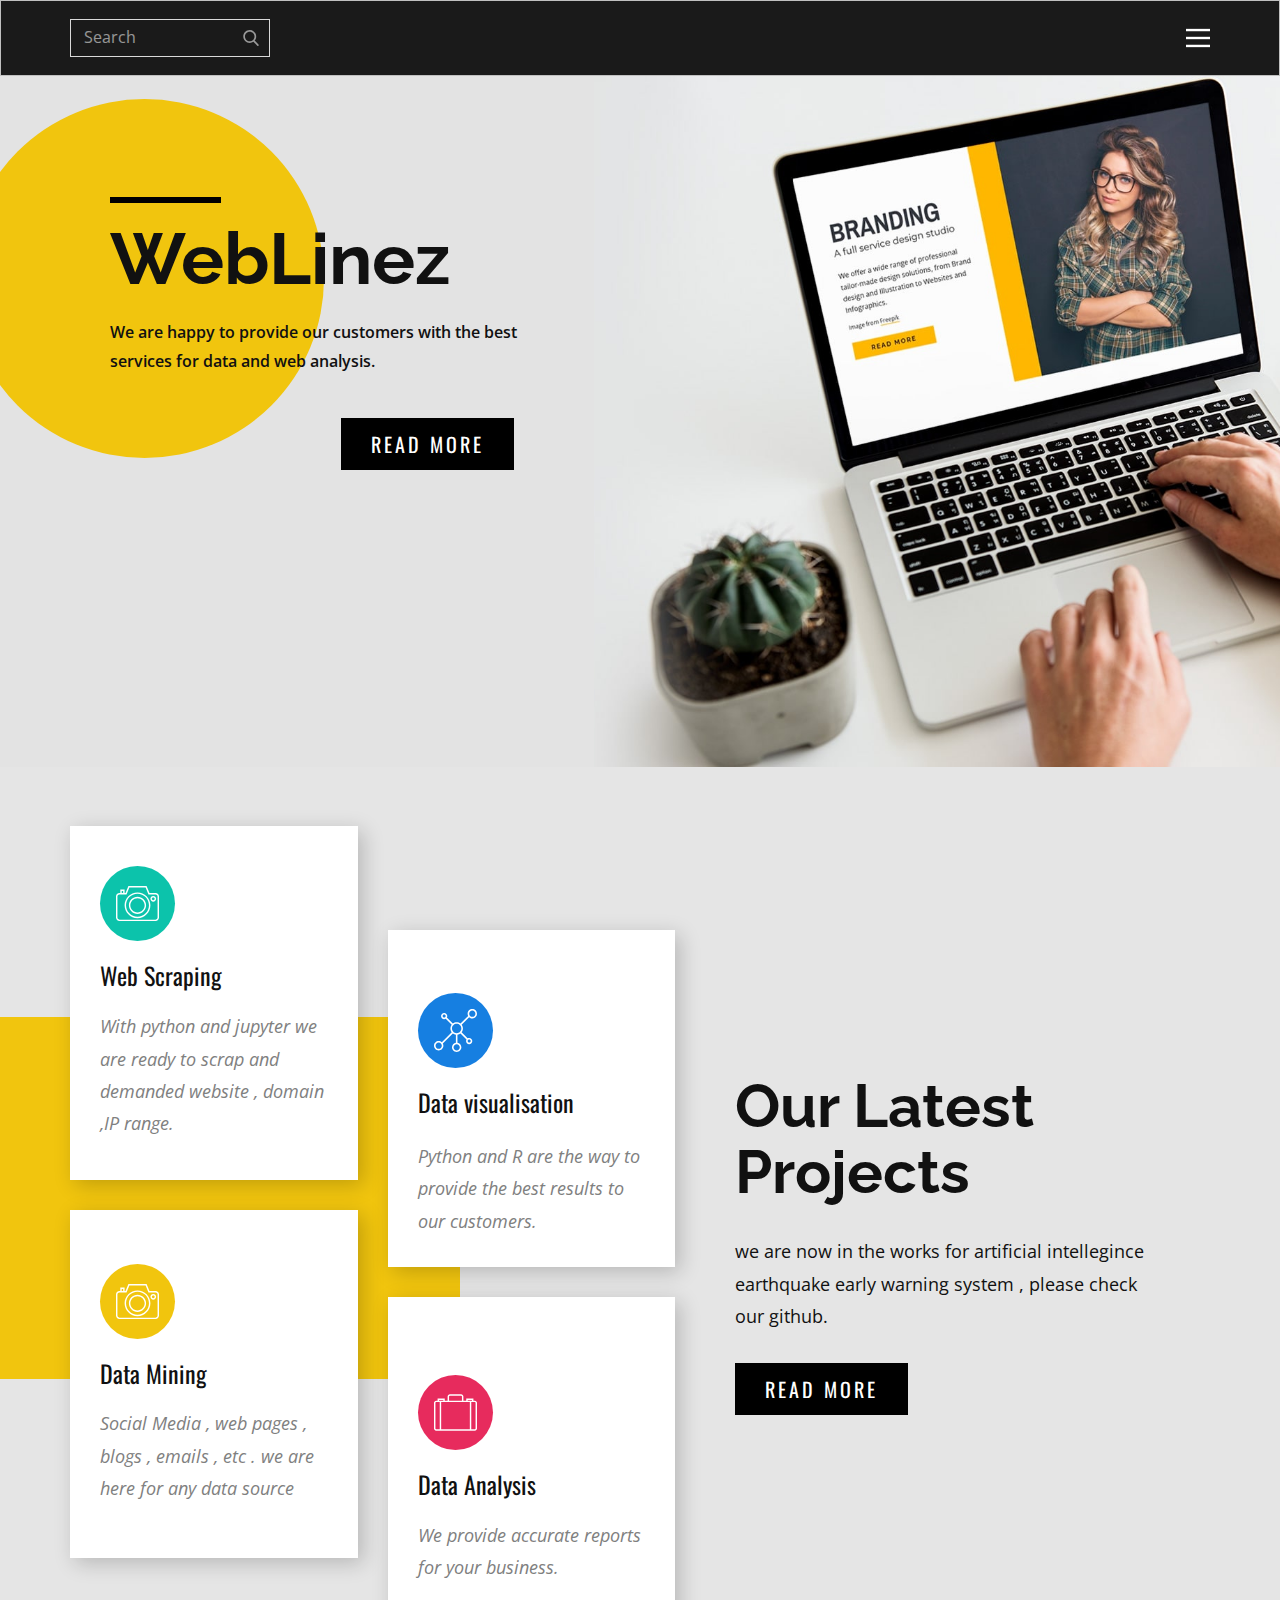
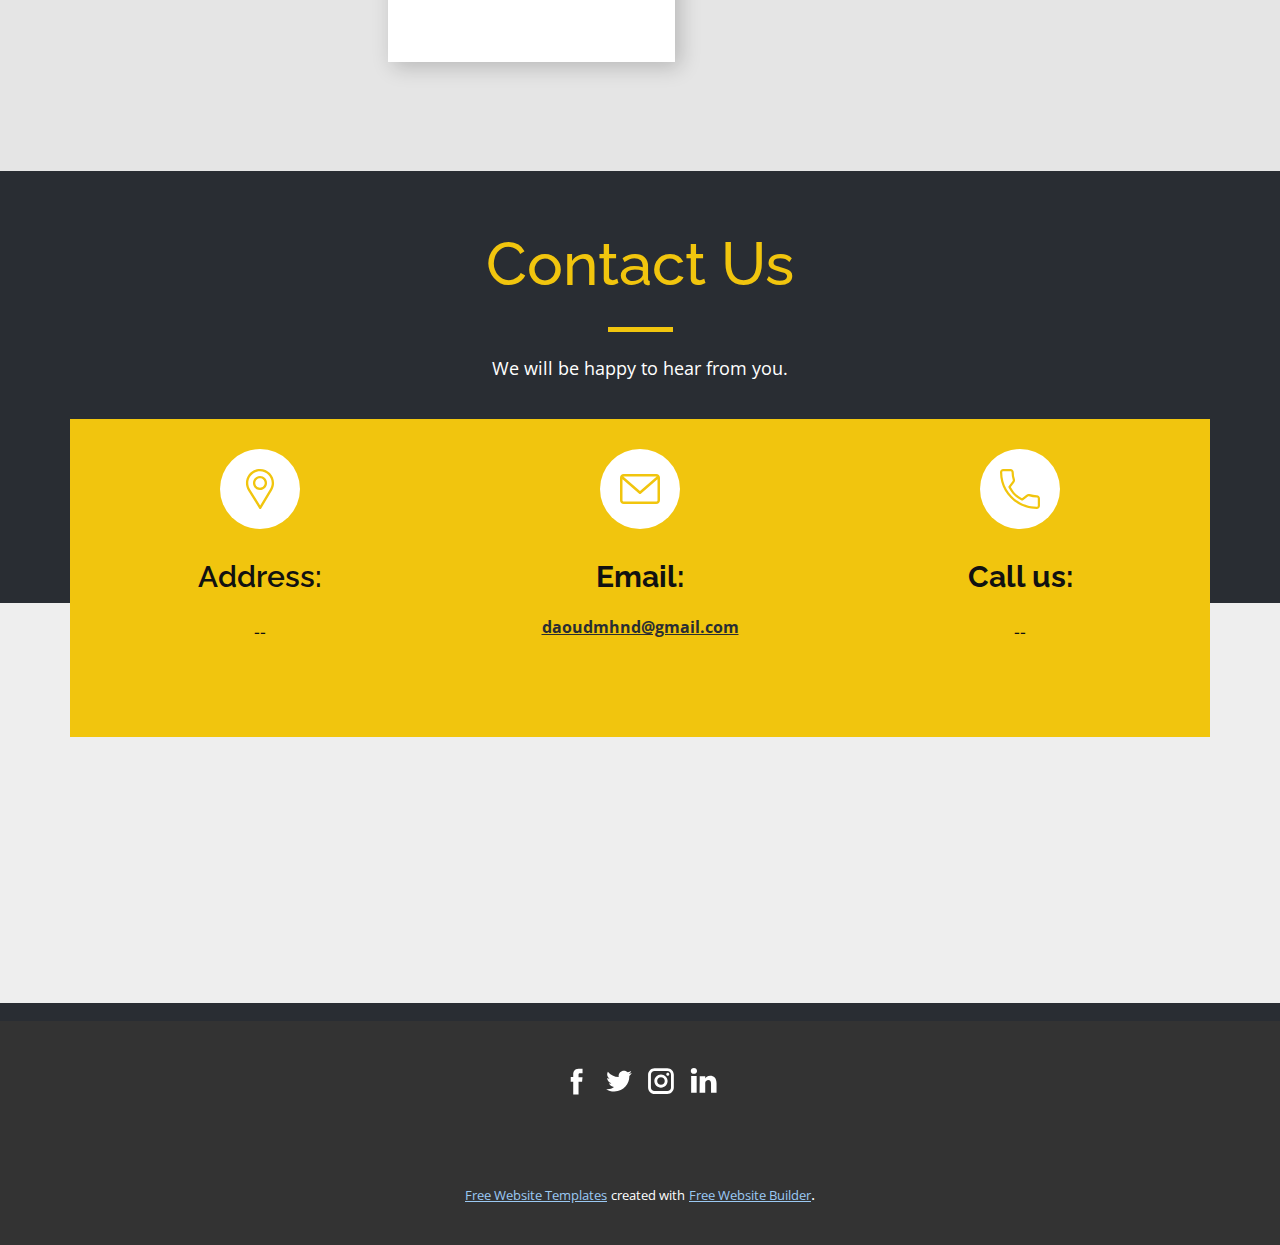
==== Home.html @ a1648f9d "fix" ====
<!DOCTYPE html>
<html style="font-size: 16px;">
  <head>
    <meta name="viewport" content="width=device-width, initial-scale=1.0">
    <meta charset="utf-8">
    <meta name="keywords" content="Design Studio, Need Amazing Design?, Web Development &amp; Design, our perfect team, Branding, About&nbsp;Studio, Contact Us">
    <meta name="description" content="">
    <meta name="page_type" content="np-template-header-footer-from-plugin">
    <title>Home</title>
    <link rel="stylesheet" href="nicepage.css" media="screen">
<link rel="stylesheet" href="Home.css" media="screen">
    <script class="u-script" type="text/javascript" src="jquery.js" defer=""></script>
    <script class="u-script" type="text/javascript" src="nicepage.js" defer=""></script>
    <meta name="generator" content="Nicepage 3.1.0, nicepage.com">
    <link id="u-theme-google-font" rel="stylesheet" href="https://fonts.googleapis.com/css?family=Roboto:100,100i,300,300i,400,400i,500,500i,700,700i,900,900i|Open+Sans:300,300i,400,400i,600,600i,700,700i,800,800i">
    <link id="u-page-google-font" rel="stylesheet" href="https://fonts.googleapis.com/css?family=Raleway:100,100i,200,200i,300,300i,400,400i,500,500i,600,600i,700,700i,800,800i,900,900i|Oswald:200,300,400,500,600,700">
    
    
    
    
    <script type="application/ld+json">{
		"@context": "http://schema.org",
		"@type": "Organization",
		"name": "weblinez",
		"url": "index.html",
		"sameAs": []
}</script>
    <meta property="og:title" content="Home">
    <meta property="og:type" content="website">
    <meta name="theme-color" content="#167fe1">
    <link rel="canonical" href="index.html">
    <meta property="og:url" content="index.html">
  </head>
  <body class="u-body"><header class="u-align-center-xs u-border-1 u-border-grey-25 u-clearfix u-grey-90 u-header u-header" id="sec-246e"><div class="u-clearfix u-sheet u-valign-middle u-sheet-1">
        <form action="#" class="u-border-1 u-border-grey-15 u-expanded-width-xs u-search u-search-right u-search-1">
          <button class="u-search-button" type="submit">
            <span class="u-search-icon u-spacing-10 u-text-grey-40">
              <svg class="u-svg-link" preserveAspectRatio="xMidYMin slice" viewBox="0 0 56.966 56.966" style=""><use xmlns:xlink="http://www.w3.org/1999/xlink" xlink:href="#svg-b04b"></use></svg>
              <svg xmlns="http://www.w3.org/2000/svg" xmlns:xlink="http://www.w3.org/1999/xlink" version="1.1" id="svg-b04b" x="0px" y="0px" viewBox="0 0 56.966 56.966" style="enable-background:new 0 0 56.966 56.966;" xml:space="preserve" class="u-svg-content"><path d="M55.146,51.887L41.588,37.786c3.486-4.144,5.396-9.358,5.396-14.786c0-12.682-10.318-23-23-23s-23,10.318-23,23  s10.318,23,23,23c4.761,0,9.298-1.436,13.177-4.162l13.661,14.208c0.571,0.593,1.339,0.92,2.162,0.92  c0.779,0,1.518-0.297,2.079-0.837C56.255,54.982,56.293,53.08,55.146,51.887z M23.984,6c9.374,0,17,7.626,17,17s-7.626,17-17,17  s-17-7.626-17-17S14.61,6,23.984,6z"></path><g></g><g></g><g></g><g></g><g></g><g></g><g></g><g></g><g></g><g></g><g></g><g></g><g></g><g></g><g></g></svg>
            </span>
          </button>
          <input class="u-search-input" type="search" name="search" value="" placeholder="Search">
        </form>
        <nav class="u-align-left u-menu u-menu-dropdown u-nav-spacing-25 u-offcanvas u-menu-1" data-responsive-from="XL">
          <div class="menu-collapse">
            <a class="u-button-style u-nav-link" href="#" style="padding: 4px 0px; font-size: calc(1em + 8px);">
              <svg class="u-svg-link" preserveAspectRatio="xMidYMin slice" viewBox="0 0 302 302" style=""><use xmlns:xlink="http://www.w3.org/1999/xlink" xlink:href="#svg-7b92"></use></svg>
              <svg xmlns="http://www.w3.org/2000/svg" xmlns:xlink="http://www.w3.org/1999/xlink" version="1.1" id="svg-7b92" x="0px" y="0px" viewBox="0 0 302 302" style="enable-background:new 0 0 302 302;" xml:space="preserve" class="u-svg-content"><g><rect y="36" width="302" height="30"></rect><rect y="236" width="302" height="30"></rect><rect y="136" width="302" height="30"></rect>
</g><g></g><g></g><g></g><g></g><g></g><g></g><g></g><g></g><g></g><g></g><g></g><g></g><g></g><g></g><g></g></svg>
            </a>
          </div>
          <div class="u-custom-menu u-nav-container">
            <ul class="u-nav u-spacing-2 u-unstyled u-nav-1"><li class="u-nav-item"><a class="u-active-grey-5 u-button-style u-hover-grey-10 u-nav-link u-text-active-grey-90 u-text-grey-90 u-text-hover-grey-90" href="Home.html" style="padding: 10px 20px;">Home</a>
</li><li class="u-nav-item"><a class="u-active-grey-5 u-button-style u-hover-grey-10 u-nav-link u-text-active-grey-90 u-text-grey-90 u-text-hover-grey-90" href="" style="padding: 10px 20px;">Home</a>
</li></ul>
          </div>
          <div class="u-custom-menu u-nav-container-collapse">
            <div class="u-align-center u-black u-container-style u-inner-container-layout u-opacity u-opacity-95 u-sidenav">
              <div class="u-sidenav-overflow">
                <div class="u-menu-close"></div>
                <ul class="u-align-center u-nav u-popupmenu-items u-unstyled u-nav-2"><li class="u-nav-item"><a class="u-button-style u-nav-link" href="Home.html" style="padding: 10px 20px;">Home</a>
</li></ul>
              </div>
            </div>
            <div class="u-black u-menu-overlay u-opacity u-opacity-70"></div>
          </div>
        </nav>
      </div></header>
    <section class="u-clearfix u-image u-section-1" id="carousel_5443">
      <div class="u-palette-3-base u-shape u-shape-circle u-shape-1"></div>
      <div class="u-clearfix u-layout-wrap u-layout-wrap-1">
        <div class="u-layout">
          <div class="u-layout-row">
            <div class="u-align-left u-container-style u-layout-cell u-left-cell u-size-26 u-layout-cell-1">
              <div class="u-container-layout u-container-layout-1">
                <div class="u-border-6 u-border-black u-line u-line-horizontal u-line-1"></div>
                <h1 class="u-custom-font u-font-raleway u-text u-title u-text-1">WebLinez</h1>
                <p class="u-text u-text-2">We are happy to provide our customers with the best services for data and web analysis.</p>
                <a href="https://nicepage.com" class="u-black u-btn u-button-style u-custom-font u-font-oswald u-hover-palette-3-base u-btn-1">read more</a>
              </div>
            </div>
            <div class="u-container-style u-image u-layout-cell u-right-cell u-size-34 u-image-1">
              <div class="u-container-layout u-container-layout-2"></div>
            </div>
          </div>
        </div>
      </div>
    </section>
    <section class="u-align-left u-clearfix u-grey-10 u-section-2" id="carousel_8fb6">
      <div class="u-palette-3-base u-shape u-shape-rectangle u-shape-1"></div>
      <div class="u-align-left u-container-style u-group u-group-1">
        <div class="u-container-layout u-valign-middle u-container-layout-1">
          <h2 class="u-text u-text-1">Our Latest Projects</h2>
          <p class="u-text u-text-2">we are now in the works for artificial intellegince earthquake early warning system , please check our github.</p>
          <a href="https://github.com/mhnd-lab/EEWS" class="u-black u-btn u-button-style u-custom-font u-font-oswald u-hover-palette-3-base u-btn-1">read more</a>
        </div>
      </div>
      <div class="u-clearfix u-gutter-30 u-layout-wrap u-layout-wrap-1">
        <div class="u-gutter-0 u-layout">
          <div class="u-layout-row">
            <div class="u-size-30">
              <div class="u-layout-col">
                <div class="u-align-left u-container-style u-layout-cell u-right-cell u-size-20 u-size-30-md u-white u-layout-cell-1">
                  <div class="u-container-layout u-valign-middle u-container-layout-2"><span class="u-icon u-icon-circle u-palette-4-base u-spacing-16 u-icon-1"><svg class="u-svg-link" preserveAspectRatio="xMidYMin slice" viewBox="0 0 60 60" style=""><use xmlns:xlink="http://www.w3.org/1999/xlink" xlink:href="#svg-2410"></use></svg><svg xmlns="http://www.w3.org/2000/svg" xmlns:xlink="http://www.w3.org/1999/xlink" version="1.1" xml:space="preserve" class="u-svg-content" viewBox="0 0 60 60" x="0px" y="0px" id="svg-2410" style="enable-background:new 0 0 60 60;"><g><path d="M55.201,15.5h-8.524l-4-10H17.323l-4,10H12v-5H6v5H4.799C2.152,15.5,0,17.652,0,20.299v29.368
		C0,52.332,2.168,54.5,4.833,54.5h50.334c2.665,0,4.833-2.168,4.833-4.833V20.299C60,17.652,57.848,15.5,55.201,15.5z M8,12.5h2v3H8
		V12.5z M58,49.667c0,1.563-1.271,2.833-2.833,2.833H4.833C3.271,52.5,2,51.229,2,49.667V20.299C2,18.756,3.256,17.5,4.799,17.5H6h6
		h2.677l4-10h22.646l4,10h9.878c1.543,0,2.799,1.256,2.799,2.799V49.667z"></path><path d="M30,14.5c-9.925,0-18,8.075-18,18s8.075,18,18,18s18-8.075,18-18S39.925,14.5,30,14.5z M30,48.5c-8.822,0-16-7.178-16-16
		s7.178-16,16-16s16,7.178,16,16S38.822,48.5,30,48.5z"></path><path d="M30,20.5c-6.617,0-12,5.383-12,12s5.383,12,12,12s12-5.383,12-12S36.617,20.5,30,20.5z M30,42.5c-5.514,0-10-4.486-10-10
		s4.486-10,10-10s10,4.486,10,10S35.514,42.5,30,42.5z"></path><path d="M52,19.5c-2.206,0-4,1.794-4,4s1.794,4,4,4s4-1.794,4-4S54.206,19.5,52,19.5z M52,25.5c-1.103,0-2-0.897-2-2s0.897-2,2-2
		s2,0.897,2,2S53.103,25.5,52,25.5z"></path>
</g></svg></span>
                    <h4 class="u-custom-font u-font-oswald u-text u-text-default u-text-3">Web Scraping</h4>
                    <p class="u-text u-text-default u-text-grey-50 u-text-4">With python and jupyter we are ready to scrap and demanded website , domain ,IP range.</p>
                  </div>
                </div>
                <div class="u-align-left u-container-style u-layout-cell u-right-cell u-size-20 u-size-30-md u-white u-layout-cell-2">
                  <div class="u-container-layout u-valign-middle u-container-layout-3"><span class="u-icon u-icon-circle u-palette-3-base u-spacing-16 u-text-body-alt-color u-icon-2"><svg class="u-svg-link" preserveAspectRatio="xMidYMin slice" viewBox="0 0 60 60" style=""><use xmlns:xlink="http://www.w3.org/1999/xlink" xlink:href="#svg-2968"></use></svg><svg xmlns="http://www.w3.org/2000/svg" xmlns:xlink="http://www.w3.org/1999/xlink" version="1.1" xml:space="preserve" class="u-svg-content" viewBox="0 0 60 60" x="0px" y="0px" id="svg-2968" style="enable-background:new 0 0 60 60;"><g><path d="M55.201,15.5h-8.524l-4-10H17.323l-4,10H12v-5H6v5H4.799C2.152,15.5,0,17.652,0,20.299v29.368
		C0,52.332,2.168,54.5,4.833,54.5h50.334c2.665,0,4.833-2.168,4.833-4.833V20.299C60,17.652,57.848,15.5,55.201,15.5z M8,12.5h2v3H8
		V12.5z M58,49.667c0,1.563-1.271,2.833-2.833,2.833H4.833C3.271,52.5,2,51.229,2,49.667V20.299C2,18.756,3.256,17.5,4.799,17.5H6h6
		h2.677l4-10h22.646l4,10h9.878c1.543,0,2.799,1.256,2.799,2.799V49.667z"></path><path d="M30,14.5c-9.925,0-18,8.075-18,18s8.075,18,18,18s18-8.075,18-18S39.925,14.5,30,14.5z M30,48.5c-8.822,0-16-7.178-16-16
		s7.178-16,16-16s16,7.178,16,16S38.822,48.5,30,48.5z"></path><path d="M30,20.5c-6.617,0-12,5.383-12,12s5.383,12,12,12s12-5.383,12-12S36.617,20.5,30,20.5z M30,42.5c-5.514,0-10-4.486-10-10
		s4.486-10,10-10s10,4.486,10,10S35.514,42.5,30,42.5z"></path><path d="M52,19.5c-2.206,0-4,1.794-4,4s1.794,4,4,4s4-1.794,4-4S54.206,19.5,52,19.5z M52,25.5c-1.103,0-2-0.897-2-2s0.897-2,2-2
		s2,0.897,2,2S53.103,25.5,52,25.5z"></path>
</g></svg></span>
                    <h4 class="u-custom-font u-font-oswald u-text u-text-default u-text-5">Data Mining</h4>
                    <p class="u-text u-text-default u-text-grey-50 u-text-6">Social Media , web pages , blogs , emails , etc . we are here for any data source</p>
                  </div>
                </div>
                <div class="u-container-style u-hidden-sm u-hidden-xs u-layout-cell u-right-cell u-size-20 u-size-60-md u-layout-cell-3">
                  <div class="u-container-layout u-container-layout-4"></div>
                </div>
              </div>
            </div>
            <div class="u-size-30">
              <div class="u-layout-col">
                <div class="u-container-style u-hidden-sm u-hidden-xs u-layout-cell u-left-cell u-size-20 u-size-30-md u-layout-cell-4">
                  <div class="u-container-layout u-container-layout-5"></div>
                </div>
                <div class="u-align-left u-container-style u-layout-cell u-left-cell u-size-20 u-size-30-md u-white u-layout-cell-5">
                  <div class="u-container-layout u-valign-bottom u-container-layout-6"><span class="u-icon u-icon-circle u-palette-1-base u-spacing-16 u-icon-3"><svg class="u-svg-link" preserveAspectRatio="xMidYMin slice" viewBox="0 0 55 55" style=""><use xmlns:xlink="http://www.w3.org/1999/xlink" xlink:href="#svg-12a3"></use></svg><svg xmlns="http://www.w3.org/2000/svg" xmlns:xlink="http://www.w3.org/1999/xlink" version="1.1" xml:space="preserve" class="u-svg-content" viewBox="0 0 55 55" x="0px" y="0px" id="svg-12a3" style="enable-background:new 0 0 55 55;"><path d="M49,0c-3.309,0-6,2.691-6,6c0,1.035,0.263,2.009,0.726,2.86l-9.829,9.829C32.542,17.634,30.846,17,29,17
	s-3.542,0.634-4.898,1.688l-7.669-7.669C16.785,10.424,17,9.74,17,9c0-2.206-1.794-4-4-4S9,6.794,9,9s1.794,4,4,4
	c0.74,0,1.424-0.215,2.019-0.567l7.669,7.669C21.634,21.458,21,23.154,21,25s0.634,3.542,1.688,4.897L10.024,42.562
	C8.958,41.595,7.549,41,6,41c-3.309,0-6,2.691-6,6s2.691,6,6,6s6-2.691,6-6c0-1.035-0.263-2.009-0.726-2.86l12.829-12.829
	c1.106,0.86,2.44,1.436,3.898,1.619v10.16c-2.833,0.478-5,2.942-5,5.91c0,3.309,2.691,6,6,6s6-2.691,6-6c0-2.967-2.167-5.431-5-5.91
	v-10.16c1.458-0.183,2.792-0.759,3.898-1.619l7.669,7.669C41.215,39.576,41,40.26,41,41c0,2.206,1.794,4,4,4s4-1.794,4-4
	s-1.794-4-4-4c-0.74,0-1.424,0.215-2.019,0.567l-7.669-7.669C36.366,28.542,37,26.846,37,25s-0.634-3.542-1.688-4.897l9.665-9.665
	C46.042,11.405,47.451,12,49,12c3.309,0,6-2.691,6-6S52.309,0,49,0z M11,9c0-1.103,0.897-2,2-2s2,0.897,2,2s-0.897,2-2,2
	S11,10.103,11,9z M6,51c-2.206,0-4-1.794-4-4s1.794-4,4-4s4,1.794,4,4S8.206,51,6,51z M33,49c0,2.206-1.794,4-4,4s-4-1.794-4-4
	s1.794-4,4-4S33,46.794,33,49z M29,31c-3.309,0-6-2.691-6-6s2.691-6,6-6s6,2.691,6,6S32.309,31,29,31z M47,41c0,1.103-0.897,2-2,2
	s-2-0.897-2-2s0.897-2,2-2S47,39.897,47,41z M49,10c-2.206,0-4-1.794-4-4s1.794-4,4-4s4,1.794,4,4S51.206,10,49,10z"></path></svg></span>
                    <h4 class="u-custom-font u-font-oswald u-text u-text-default u-text-7">Data visualisation</h4>
                    <p class="u-text u-text-default u-text-grey-50 u-text-8">Python and R are the way to provide the best results to our customers.</p>
                  </div>
                </div>
                <div class="u-align-left u-container-style u-layout-cell u-left-cell u-size-20 u-size-60-md u-white u-layout-cell-6">
                  <div class="u-container-layout u-valign-middle u-container-layout-7"><span class="u-icon u-icon-circle u-palette-2-base u-spacing-16 u-icon-4"><svg class="u-svg-link" preserveAspectRatio="xMidYMin slice" viewBox="0 0 60 60" style=""><use xmlns:xlink="http://www.w3.org/1999/xlink" xlink:href="#svg-1bd0"></use></svg><svg xmlns="http://www.w3.org/2000/svg" xmlns:xlink="http://www.w3.org/1999/xlink" version="1.1" xml:space="preserve" class="u-svg-content" viewBox="0 0 60 60" x="0px" y="0px" id="svg-1bd0" style="enable-background:new 0 0 60 60;"><path d="M56.99,13.5H55v-3H45v3h-4V7.706C41,5.938,39.562,4.5,37.794,4.5H22.206C20.438,4.5,19,5.938,19,7.706V13.5h-4v-3H5v3H3.01  C1.351,13.5,0,14.851,0,16.51v35.98c0,1.659,1.351,3.01,3.01,3.01h53.98c1.659,0,3.01-1.351,3.01-3.01V16.51  C60,14.851,58.649,13.5,56.99,13.5z M47,12.5h6v1h-6V12.5z M21,7.706C21,7.041,21.541,6.5,22.206,6.5h15.588  C38.459,6.5,39,7.041,39,7.706V13.5H21V7.706z M19,15.5h22h4h5v38H10v-38h5H19z M7,12.5h6v1H7V12.5z M2,52.49V16.51  c0-0.557,0.453-1.01,1.01-1.01H5h3v38H3.01C2.453,53.5,2,53.047,2,52.49z M58,52.49c0,0.557-0.453,1.01-1.01,1.01H52v-38h3h1.99  c0.557,0,1.01,0.453,1.01,1.01V52.49z"></path></svg></span>
                    <h4 class="u-custom-font u-font-oswald u-text u-text-default u-text-9">Data Analysis</h4>
                    <p class="u-text u-text-default u-text-grey-50 u-text-10">We provide accurate reports for your business.</p>
                  </div>
                </div>
              </div>
            </div>
          </div>
        </div>
      </div>
    </section>
    <section class="u-align-center u-clearfix u-palette-5-dark-3 u-valign-bottom-lg u-valign-bottom-md u-valign-bottom-sm u-valign-bottom-xs u-section-3" id="carousel_ced1">
      <h2 class="u-text u-text-palette-3-base u-text-1">Contact Us</h2>
      <div class="u-border-5 u-border-palette-3-base u-line u-line-horizontal u-line-1"></div>
      <p class="u-text u-text-2">We will be happy to hear from you.</p>
      <div class="u-expanded-width u-grey-light-2 u-map u-map-1">
        <div class="embed-responsive">
          <iframe class="embed-responsive-item" src="//maps.google.com/maps?output=embed&amp;q=Manhattan%2C%20New%20York&amp;z=10&amp;t=m" data-map="JTdCJTIyYWRkcmVzcyUyMiUzQSUyMk1hbmhhdHRhbiUyQyUyME5ldyUyMFlvcmslMjIlMkMlMjJ6b29tJTIyJTNBMTAlMkMlMjJ0eXBlSWQlMjIlM0ElMjJyb2FkJTIyJTJDJTIybGFuZyUyMiUzQSUyMiUyMiU3RA=="></iframe>
        </div>
      </div>
      <div class="u-clearfix u-gutter-0 u-layout-wrap u-layout-wrap-1">
        <div class="u-gutter-0 u-layout">
          <div class="u-layout-row">
            <div class="u-container-style u-layout-cell u-left-cell u-palette-3-base u-size-20 u-layout-cell-1">
              <div class="u-container-layout u-valign-top u-container-layout-1"><span class="u-icon u-icon-circle u-spacing-20 u-text-palette-3-base u-white u-icon-1"><svg class="u-svg-link" preserveAspectRatio="xMidYMin slice" viewBox="0 0 512 512" style=""><use xmlns:xlink="http://www.w3.org/1999/xlink" xlink:href="#svg-9534"></use></svg><svg xmlns="http://www.w3.org/2000/svg" xmlns:xlink="http://www.w3.org/1999/xlink" version="1.1" id="svg-9534" x="0px" y="0px" viewBox="0 0 512 512" style="enable-background:new 0 0 512 512;" xml:space="preserve" class="u-svg-content"><g><g><path d="M256,0C156.748,0,76,80.748,76,180c0,33.534,9.289,66.26,26.869,94.652l142.885,230.257    c2.737,4.411,7.559,7.091,12.745,7.091c0.04,0,0.079,0,0.119,0c5.231-0.041,10.063-2.804,12.75-7.292L410.611,272.22    C427.221,244.428,436,212.539,436,180C436,80.748,355.252,0,256,0z M384.866,256.818L258.272,468.186l-129.905-209.34    C113.734,235.214,105.8,207.95,105.8,180c0-82.71,67.49-150.2,150.2-150.2S406.1,97.29,406.1,180    C406.1,207.121,398.689,233.688,384.866,256.818z"></path>
</g>
</g><g><g><path d="M256,90c-49.626,0-90,40.374-90,90c0,49.309,39.717,90,90,90c50.903,0,90-41.233,90-90C346,130.374,305.626,90,256,90z     M256,240.2c-33.257,0-60.2-27.033-60.2-60.2c0-33.084,27.116-60.2,60.2-60.2s60.1,27.116,60.1,60.2    C316.1,212.683,289.784,240.2,256,240.2z"></path>
</g>
</g><g></g><g></g><g></g><g></g><g></g><g></g><g></g><g></g><g></g><g></g><g></g><g></g><g></g><g></g><g></g></svg></span>
                <h5 class="u-align-center u-custom-font u-font-raleway u-text u-text-3">Address:</h5>
                <p class="u-align-center u-text u-text-4">--</p>
              </div>
            </div>
            <div class="u-container-style u-layout-cell u-palette-3-base u-size-20 u-layout-cell-2">
              <div class="u-container-layout u-container-layout-2"><span class="u-icon u-icon-circle u-spacing-20 u-text-palette-3-base u-white u-icon-2"><svg class="u-svg-link" preserveAspectRatio="xMidYMin slice" viewBox="0 0 479.058 479.058" style=""><use xmlns:xlink="http://www.w3.org/1999/xlink" xlink:href="#svg-6af8"></use></svg><svg xmlns="http://www.w3.org/2000/svg" id="svg-6af8" enable-background="new 0 0 479.058 479.058" viewBox="0 0 479.058 479.058" class="u-svg-content"><path d="m434.146 59.882h-389.234c-24.766 0-44.912 20.146-44.912 44.912v269.47c0 24.766 20.146 44.912 44.912 44.912h389.234c24.766 0 44.912-20.146 44.912-44.912v-269.47c0-24.766-20.146-44.912-44.912-44.912zm0 29.941c2.034 0 3.969.422 5.738 1.159l-200.355 173.649-200.356-173.649c1.769-.736 3.704-1.159 5.738-1.159zm0 299.411h-389.234c-8.26 0-14.971-6.71-14.971-14.971v-251.648l199.778 173.141c2.822 2.441 6.316 3.655 9.81 3.655s6.988-1.213 9.81-3.655l199.778-173.141v251.649c-.001 8.26-6.711 14.97-14.971 14.97z"></path></svg></span>
                <h5 class="u-align-center u-custom-font u-font-raleway u-text u-text-5">Email:</h5>
                <a href="mailto:daoudmhnd@gmail.com" class="u-border-active-none u-border-hover-none u-btn u-btn-rectangle u-button-style u-none u-text-hover-palette-2-base u-text-palette-5-dark-3 u-btn-1">daoudmhnd@gmail.com</a>
              </div>
            </div>
            <div class="u-container-style u-layout-cell u-palette-3-base u-right-cell u-size-20 u-layout-cell-3">
              <div class="u-container-layout u-valign-top u-container-layout-3"><span class="u-icon u-icon-circle u-spacing-20 u-text-palette-3-base u-white u-icon-3"><svg class="u-svg-link" preserveAspectRatio="xMidYMin slice" viewBox="0 0 384 384" style=""><use xmlns:xlink="http://www.w3.org/1999/xlink" xlink:href="#svg-04b2"></use></svg><svg xmlns="http://www.w3.org/2000/svg" xmlns:xlink="http://www.w3.org/1999/xlink" version="1.1" id="svg-04b2" x="0px" y="0px" viewBox="0 0 384 384" style="enable-background:new 0 0 384 384;" xml:space="preserve" class="u-svg-content"><g><g><path d="M353.188,252.052c-23.51,0-46.594-3.677-68.469-10.906c-10.906-3.719-23.323-0.833-30.438,6.417l-43.177,32.594    c-50.073-26.729-80.917-57.563-107.281-107.26l31.635-42.052c8.219-8.208,11.167-20.198,7.635-31.448    c-7.26-21.99-10.948-45.063-10.948-68.583C132.146,13.823,118.323,0,101.333,0H30.812C13.823,0,0,13.823,0,30.812    C0,225.563,158.438,384,353.188,384c16.99,0,30.813-13.823,30.813-30.813v-70.323C384,265.875,370.177,252.052,353.188,252.052z     M362.667,353.188c0,5.229-4.25,9.479-9.479,9.479c-182.99,0-331.854-148.865-331.854-331.854c0-5.229,4.25-9.479,9.479-9.479    h70.521c5.229,0,9.479,4.25,9.479,9.479c0,25.802,4.052,51.125,11.979,75.115c1.104,3.542,0.208,7.208-3.375,10.938L82.75,165.427    c-2.458,3.26-2.844,7.625-1,11.26c29.927,58.823,66.292,95.188,125.531,125.542c3.604,1.885,8.021,1.49,11.292-0.979    l49.677-37.635c2.51-2.51,6.271-3.406,9.667-2.25c24.156,7.979,49.479,12.021,75.271,12.021c5.229,0,9.479,4.25,9.479,9.479    V353.188z"></path>
</g>
</g><g></g><g></g><g></g><g></g><g></g><g></g><g></g><g></g><g></g><g></g><g></g><g></g><g></g><g></g><g></g></svg></span>
                <h5 class="u-align-center u-custom-font u-font-raleway u-text u-text-6">Call us:</h5>
                <p class="u-align-center u-text u-text-7">--</p>
              </div>
            </div>
          </div>
        </div>
      </div>
    </section>
    
    
    <footer class="u-clearfix u-footer u-grey-80" id="sec-095c"><div class="u-clearfix u-sheet u-sheet-1">
        <div class="u-align-left u-social-icons u-spacing-10 u-social-icons-1">
          <a class="u-social-url" target="_blank" href=""><span class="u-icon u-icon-circle u-social-facebook u-social-type-logo u-icon-1"><svg class="u-svg-link" preserveAspectRatio="xMidYMin slice" viewBox="0 0 112 112" style=""><use xmlns:xlink="http://www.w3.org/1999/xlink" xlink:href="#svg-808f"></use></svg><svg xmlns="http://www.w3.org/2000/svg" xmlns:xlink="http://www.w3.org/1999/xlink" version="1.1" xml:space="preserve" class="u-svg-content" viewBox="0 0 112 112" x="0px" y="0px" id="svg-808f"><path d="M75.5,28.8H65.4c-1.5,0-4,0.9-4,4.3v9.4h13.9l-1.5,15.8H61.4v45.1H42.8V58.3h-8.8V42.4h8.8V32.2 c0-7.4,3.4-18.8,18.8-18.8h13.8v15.4H75.5z"></path></svg></span>
          </a>
          <a class="u-social-url" target="_blank" href=""><span class="u-icon u-icon-circle u-social-twitter u-social-type-logo u-icon-2"><svg class="u-svg-link" preserveAspectRatio="xMidYMin slice" viewBox="0 0 112 112" style=""><use xmlns:xlink="http://www.w3.org/1999/xlink" xlink:href="#svg-1c5a"></use></svg><svg xmlns="http://www.w3.org/2000/svg" xmlns:xlink="http://www.w3.org/1999/xlink" version="1.1" xml:space="preserve" class="u-svg-content" viewBox="0 0 112 112" x="0px" y="0px" id="svg-1c5a"><path d="M92.2,38.2c0,0.8,0,1.6,0,2.3c0,24.3-18.6,52.4-52.6,52.4c-10.6,0.1-20.2-2.9-28.5-8.2 c1.4,0.2,2.9,0.2,4.4,0.2c8.7,0,16.7-2.9,23-7.9c-8.1-0.2-14.9-5.5-17.3-12.8c1.1,0.2,2.4,0.2,3.4,0.2c1.6,0,3.3-0.2,4.8-0.7 c-8.4-1.6-14.9-9.2-14.9-18c0-0.2,0-0.2,0-0.2c2.5,1.4,5.4,2.2,8.4,2.3c-5-3.3-8.3-8.9-8.3-15.4c0-3.4,1-6.5,2.5-9.2 c9.1,11.1,22.7,18.5,38,19.2c-0.2-1.4-0.4-2.8-0.4-4.3c0.1-10,8.3-18.2,18.5-18.2c5.4,0,10.1,2.2,13.5,5.7c4.3-0.8,8.1-2.3,11.7-4.5 c-1.4,4.3-4.3,7.9-8.1,10.1c3.7-0.4,7.3-1.4,10.6-2.9C98.9,32.3,95.7,35.5,92.2,38.2z"></path></svg></span>
          </a>
          <a class="u-social-url" target="_blank" href=""><span class="u-icon u-icon-circle u-social-instagram u-social-type-logo u-icon-3"><svg class="u-svg-link" preserveAspectRatio="xMidYMin slice" viewBox="0 0 112 112" style=""><use xmlns:xlink="http://www.w3.org/1999/xlink" xlink:href="#svg-cd3f"></use></svg><svg xmlns="http://www.w3.org/2000/svg" xmlns:xlink="http://www.w3.org/1999/xlink" version="1.1" xml:space="preserve" class="u-svg-content" viewBox="0 0 112 112" x="0px" y="0px" id="svg-cd3f"><path d="M55.9,32.9c-12.8,0-23.2,10.4-23.2,23.2s10.4,23.2,23.2,23.2s23.2-10.4,23.2-23.2S68.7,32.9,55.9,32.9z M55.9,69.4c-7.4,0-13.3-6-13.3-13.3c-0.1-7.4,6-13.3,13.3-13.3s13.3,6,13.3,13.3C69.3,63.5,63.3,69.4,55.9,69.4z"></path><path d="M79.7,26.8c-3,0-5.4,2.5-5.4,5.4s2.5,5.4,5.4,5.4c3,0,5.4-2.5,5.4-5.4S82.7,26.8,79.7,26.8z"></path><path d="M78.2,11H33.5C21,11,10.8,21.3,10.8,33.7v44.7c0,12.6,10.2,22.8,22.7,22.8h44.7c12.6,0,22.7-10.2,22.7-22.7 V33.7C100.8,21.1,90.6,11,78.2,11z M91,78.4c0,7.1-5.8,12.8-12.8,12.8H33.5c-7.1,0-12.8-5.8-12.8-12.8V33.7 c0-7.1,5.8-12.8,12.8-12.8h44.7c7.1,0,12.8,5.8,12.8,12.8V78.4z"></path></svg></span>
          </a>
          <a class="u-social-url" target="_blank" href=""><span class="u-icon u-icon-circle u-social-linkedin u-social-type-logo u-icon-4"><svg class="u-svg-link" preserveAspectRatio="xMidYMin slice" viewBox="0 0 112 112" style=""><use xmlns:xlink="http://www.w3.org/1999/xlink" xlink:href="#svg-3be1"></use></svg><svg xmlns="http://www.w3.org/2000/svg" xmlns:xlink="http://www.w3.org/1999/xlink" version="1.1" xml:space="preserve" class="u-svg-content" viewBox="0 0 112 112" x="0px" y="0px" id="svg-3be1"><path d="M33.8,96.8H14.5v-58h19.3V96.8z M24.1,30.9L24.1,30.9c-6.6,0-10.8-4.5-10.8-10.1c0-5.8,4.3-10.1,10.9-10.1 S34.9,15,35.1,20.8C35.1,26.4,30.8,30.9,24.1,30.9z M103.3,96.8H84.1v-31c0-7.8-2.7-13.1-9.8-13.1c-5.3,0-8.5,3.6-9.9,7.1 c-0.6,1.3-0.6,3-0.6,4.8V97H44.5c0,0,0.3-52.6,0-58h19.3v8.2c2.6-3.9,7.2-9.6,17.4-9.6c12.7,0,22.2,8.4,22.2,26.1V96.8z"></path></svg></span>
          </a>
        </div>
      </div></footer>
    <section class="u-backlink u-clearfix u-grey-80">
      <a class="u-link" href="https://nicepage.com/website-templates" target="_blank">
        <span>Free Website Templates</span>
      </a>
      <p class="u-text">
        <span>created with</span>
      </p>
      <a class="u-link" href="https://nicepage.com/website-builder" target="_blank">
        <span>Free Website Builder</span>
      </a>. 
    </section>
  </body>
</html>
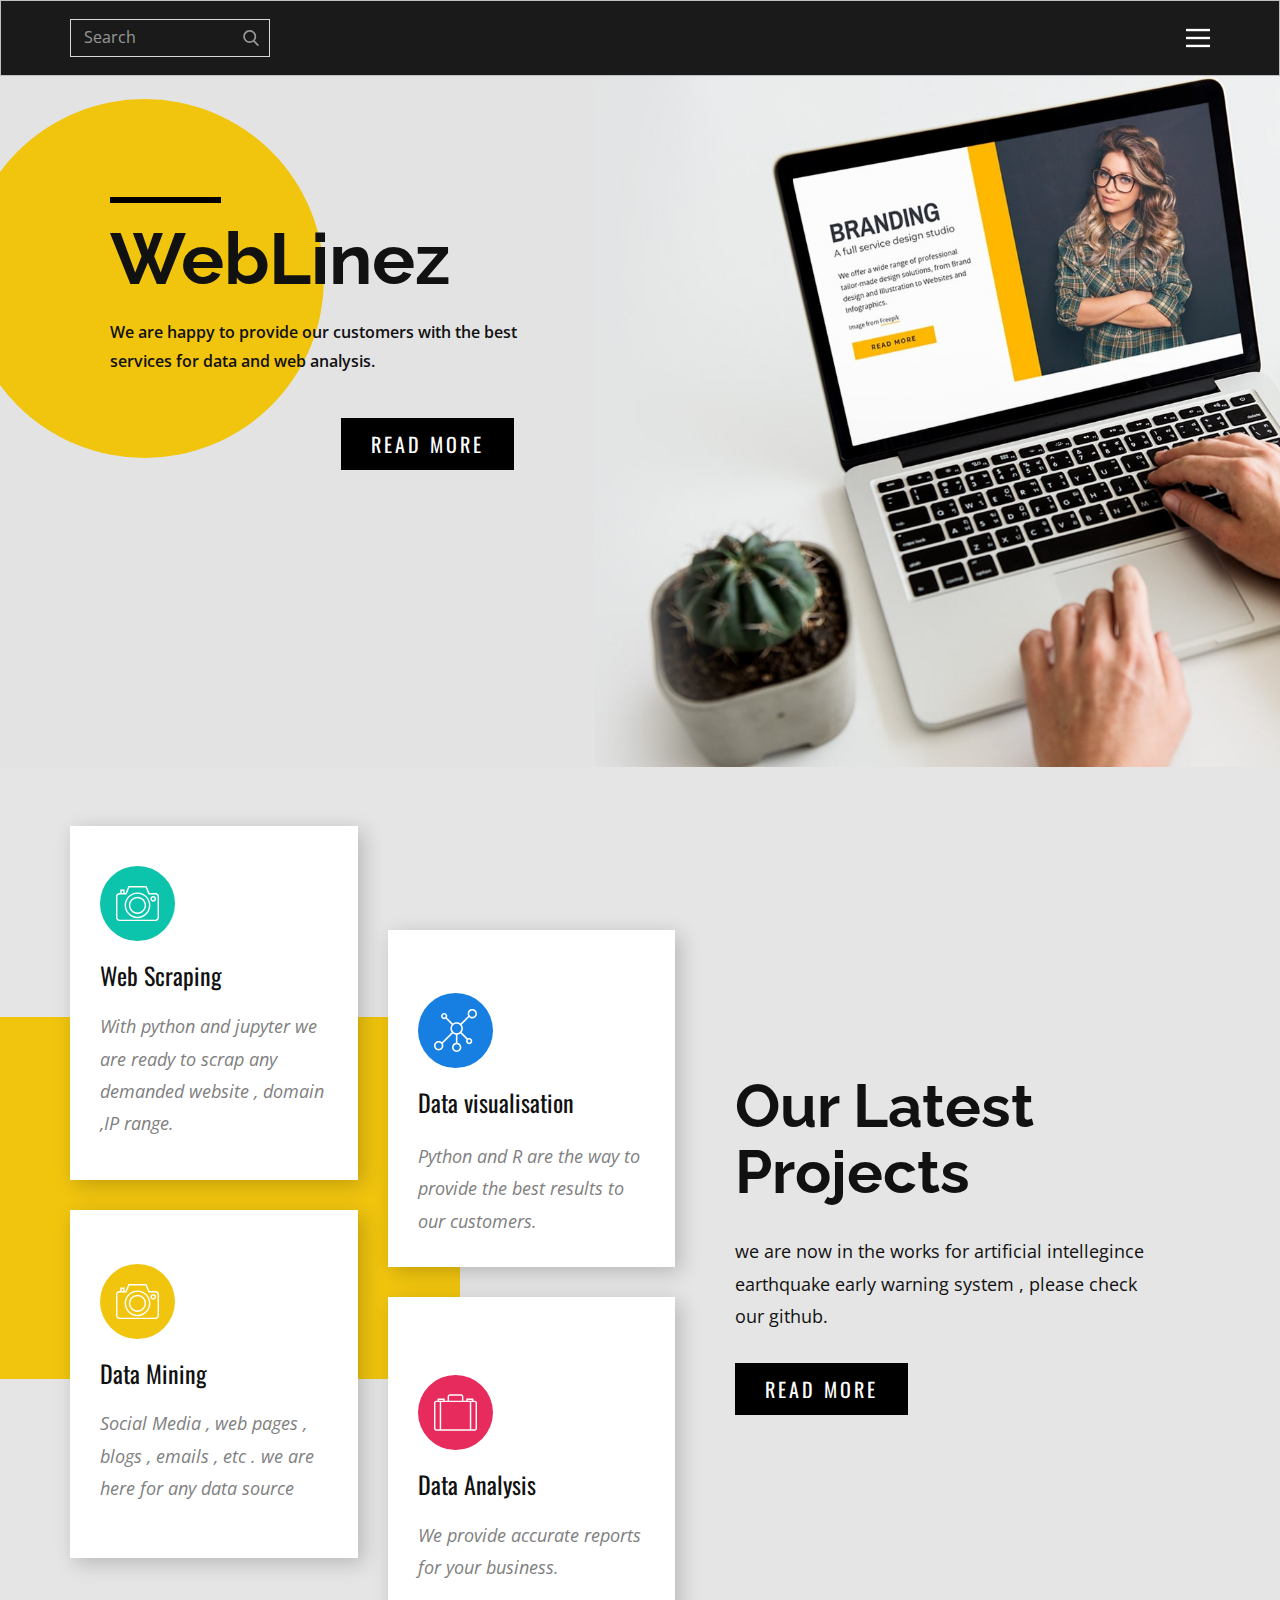
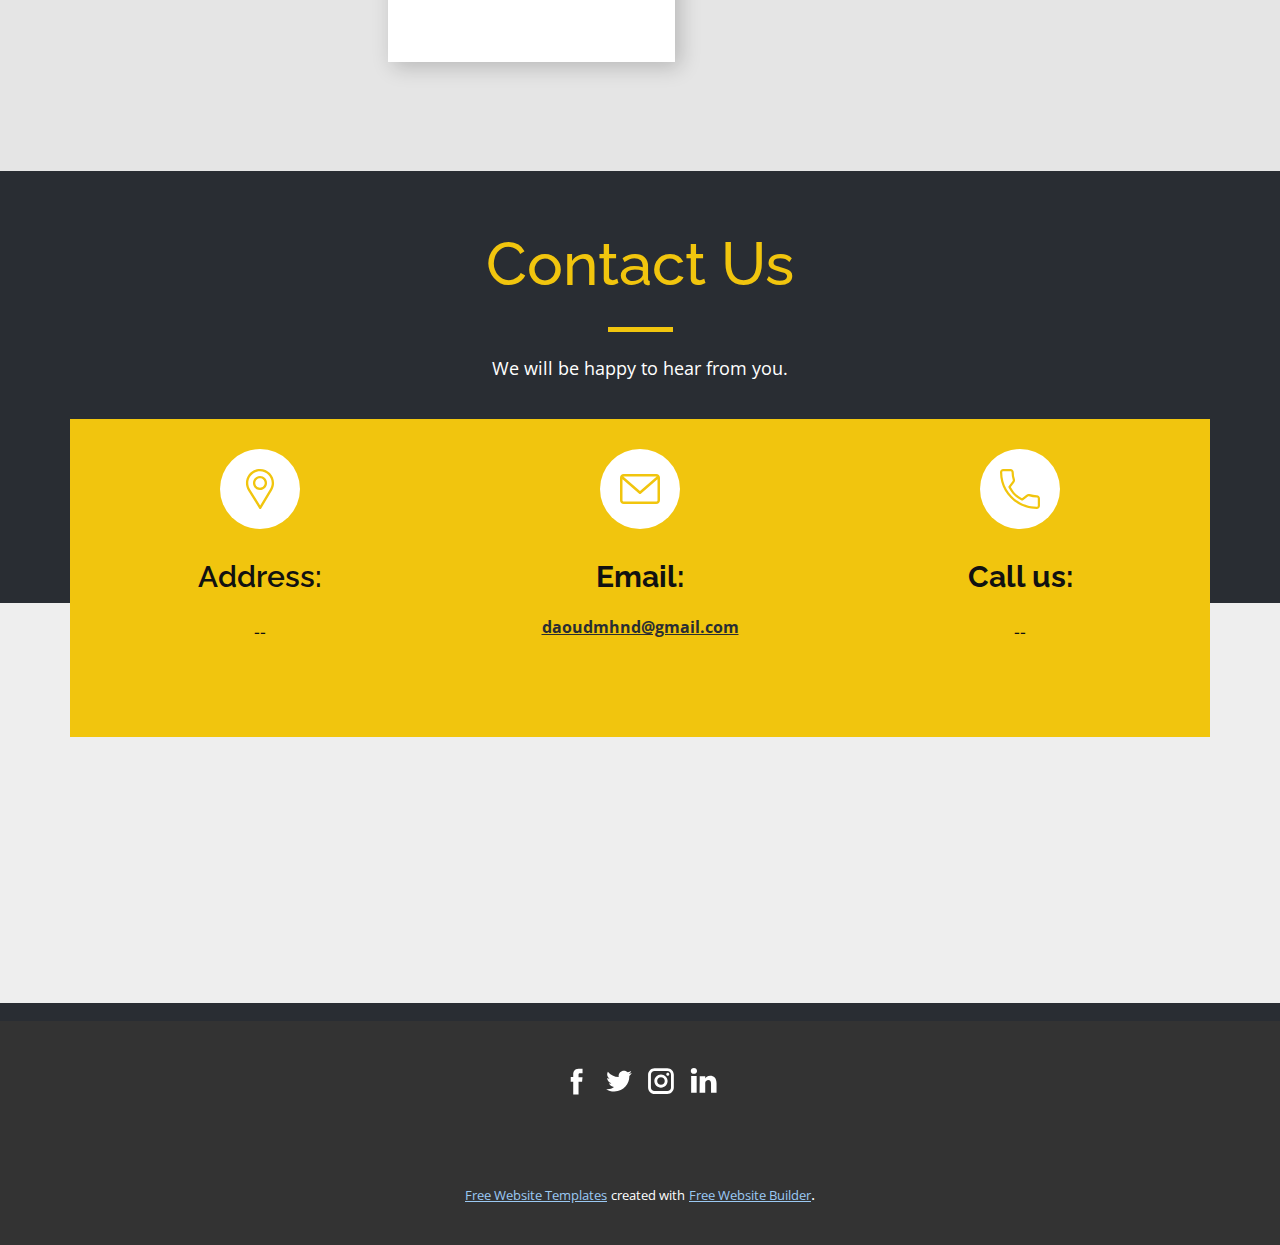
==== commit 82657d69: "fix" ====
--- a/Home.html
+++ b/Home.html
@@ -76,7 +76,7 @@
                 <div class="u-border-6 u-border-black u-line u-line-horizontal u-line-1"></div>
                 <h1 class="u-custom-font u-font-raleway u-text u-title u-text-1">WebLinez</h1>
                 <p class="u-text u-text-2">We are happy to provide our customers with the best services for data and web analysis.</p>
-                <a href="https://nicepage.com" class="u-black u-btn u-button-style u-custom-font u-font-oswald u-hover-palette-3-base u-btn-1">read more</a>
+                <a href="https://weblinez.com" class="u-black u-btn u-button-style u-custom-font u-font-oswald u-hover-palette-3-base u-btn-1">read more</a>
               </div>
             </div>
             <div class="u-container-style u-image u-layout-cell u-right-cell u-size-34 u-image-1">
@@ -110,7 +110,7 @@
 		s2,0.897,2,2S53.103,25.5,52,25.5z"></path>
 </g></svg></span>
                     <h4 class="u-custom-font u-font-oswald u-text u-text-default u-text-3">Web Scraping</h4>
-                    <p class="u-text u-text-default u-text-grey-50 u-text-4">With python and jupyter we are ready to scrap and demanded website , domain ,IP range.</p>
+                    <p class="u-text u-text-default u-text-grey-50 u-text-4">With python and jupyter we are ready to scrap any demanded website , domain ,IP range.</p>
                   </div>
                 </div>
                 <div class="u-align-left u-container-style u-layout-cell u-right-cell u-size-20 u-size-30-md u-white u-layout-cell-2">
--- a/Home.css
+++ b/Home.css
@@ -116,7 +116,7 @@
   }
 
   .u-section-1 .u-text-1 {
-    font-size: 4.0625rem;
+    font-size: 3.75rem;
   }
 
   .u-section-1 .u-image-1 {
@@ -141,13 +141,22 @@
     margin-bottom: 1px;
   }
 
+  .u-section-1 .u-layout-cell-1 {
+    min-height: 602px;
+  }
+
   .u-section-1 .u-container-layout-1 {
     padding-right: 130px;
     padding-left: 10px;
   }
 
   .u-section-1 .u-text-1 {
-    font-size: 6rem;
+    font-size: 4.5rem;
+    margin-top: 23px;
+  }
+
+  .u-section-1 .u-text-2 {
+    margin-top: 20px;
   }
 
   .u-section-1 .u-image-1 {
@@ -177,6 +186,10 @@
     margin-top: -240px;
   }
 
+  .u-section-1 .u-layout-cell-1 {
+    min-height: 100px;
+  }
+
   .u-section-1 .u-container-layout-1 {
     padding-top: 30px;
     padding-right: 65px;
@@ -184,7 +197,7 @@
   }
 
   .u-section-1 .u-text-1 {
-    font-size: 4.5rem;
+    font-size: 3.75rem;
   }
 
   .u-section-1 .u-image-1 {
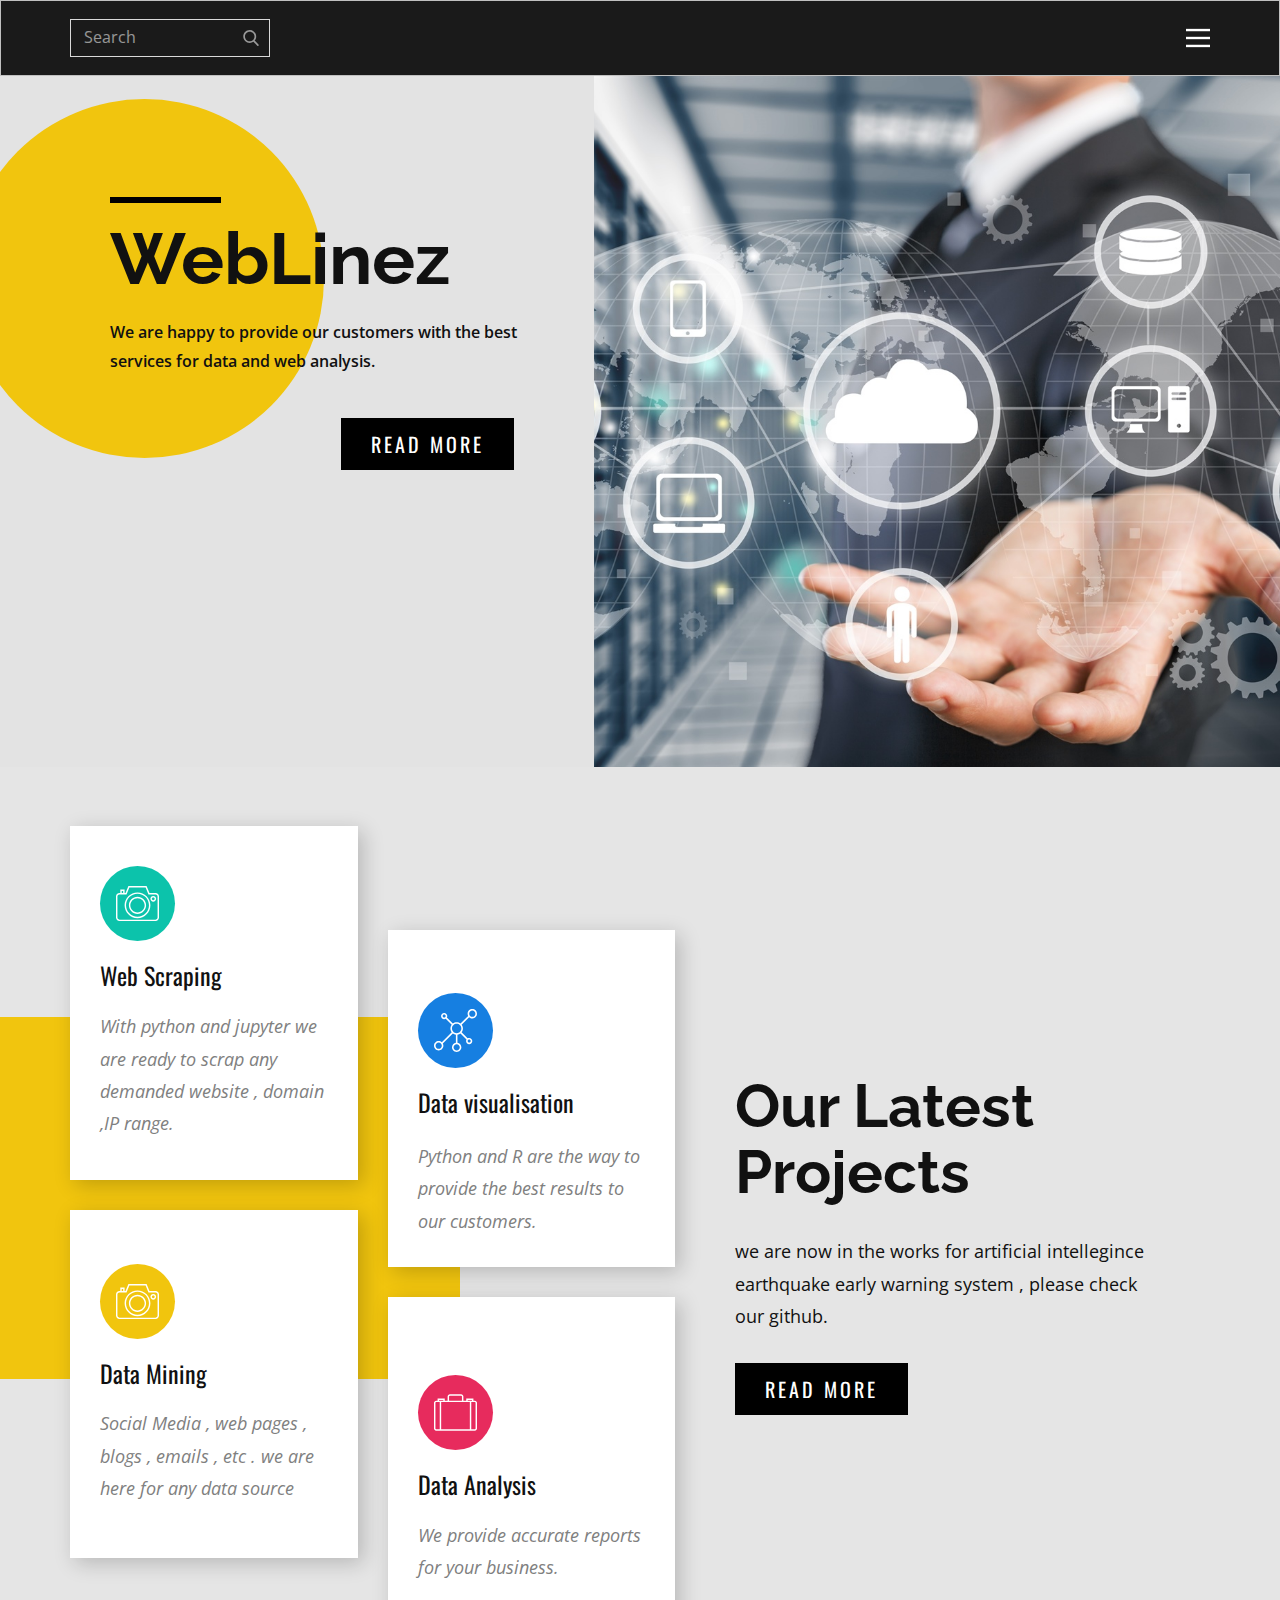
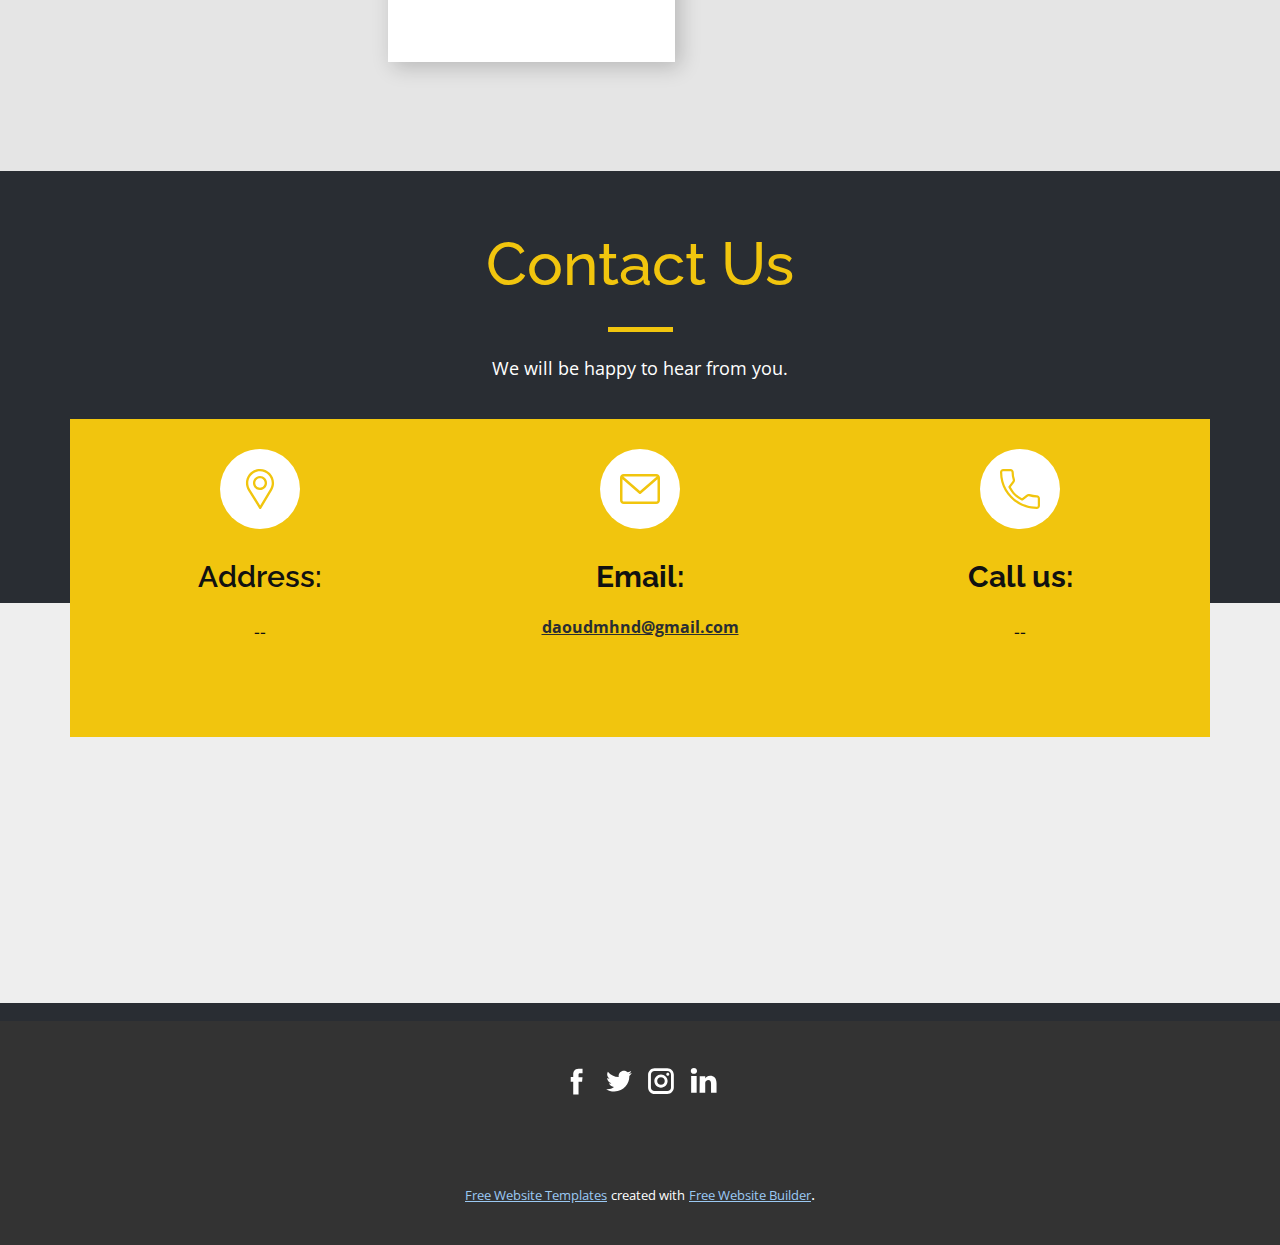
==== commit 1409850b: "new photo" ====
--- a/Home.html
+++ b/Home.html
@@ -79,7 +79,7 @@
                 <a href="https://weblinez.com" class="u-black u-btn u-button-style u-custom-font u-font-oswald u-hover-palette-3-base u-btn-1">read more</a>
               </div>
             </div>
-            <div class="u-container-style u-image u-layout-cell u-right-cell u-size-34 u-image-1">
+            <div class="u-container-style u-image u-layout-cell u-right-cell u-size-34 u-image-1" data-image-width="150" data-image-height="97">
               <div class="u-container-layout u-container-layout-2"></div>
             </div>
           </div>
--- a/Home.css
+++ b/Home.css
@@ -56,8 +56,8 @@
 
 .u-section-1 .u-image-1 {
   min-height: 691px;
-  background-image: url("images/gyt-min1.jpg");
-  background-position: 12.38% 50%;
+  background-image: url("images/183338176-0.jpeg");
+  background-position: 50% 50%;
 }
 
 .u-section-1 .u-container-layout-2 {
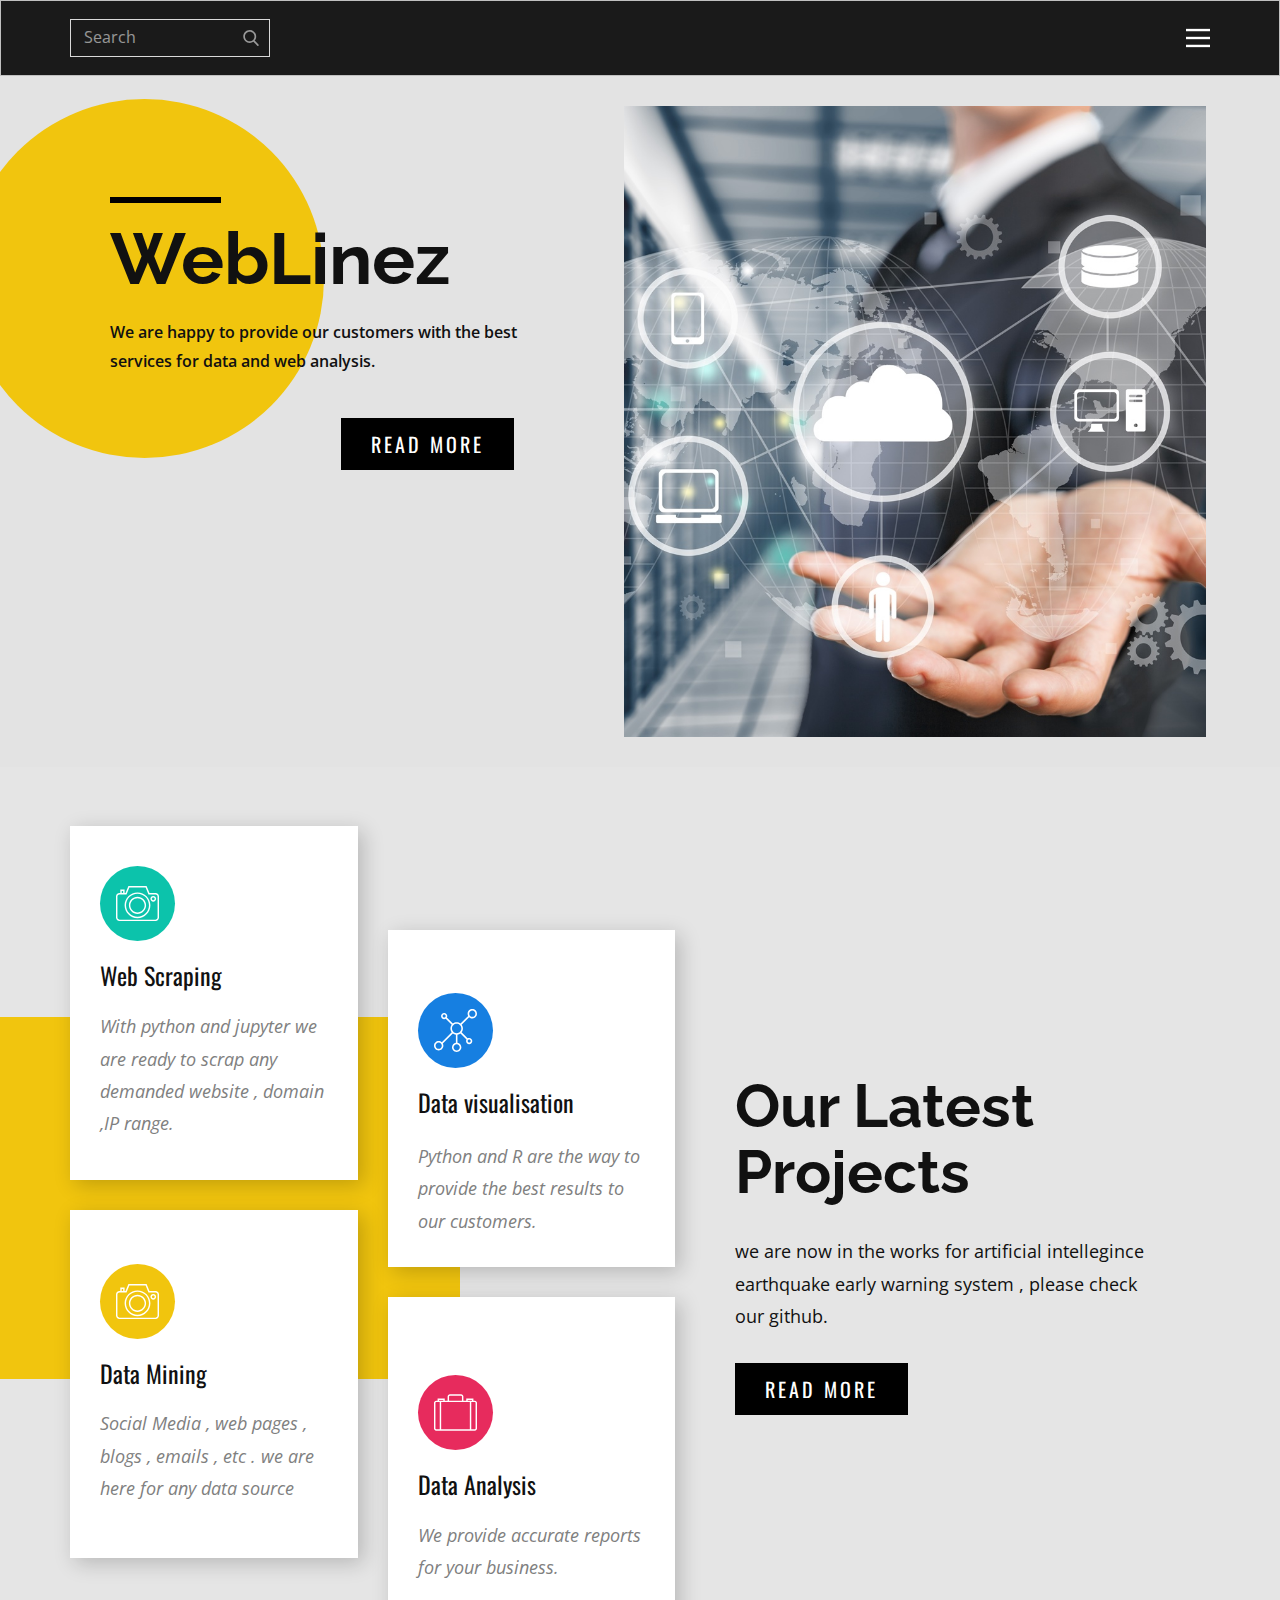
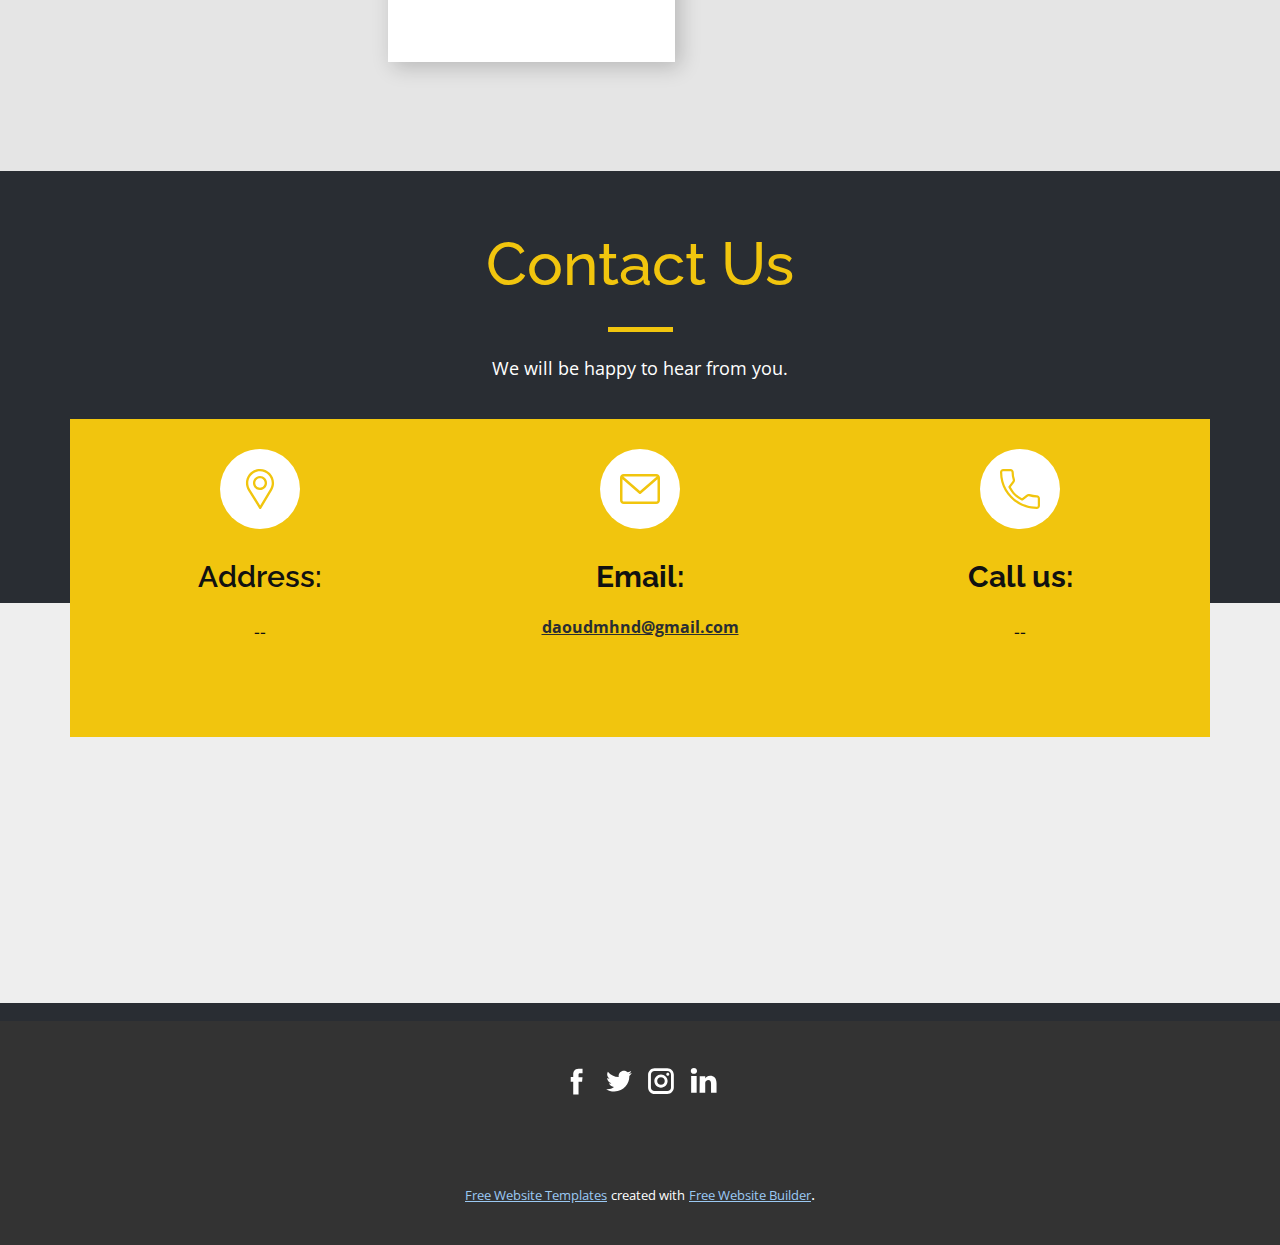
==== commit 91b179d0: "fix" ====
--- a/Home.html
+++ b/Home.html
@@ -79,8 +79,10 @@
                 <a href="https://weblinez.com" class="u-black u-btn u-button-style u-custom-font u-font-oswald u-hover-palette-3-base u-btn-1">read more</a>
               </div>
             </div>
-            <div class="u-container-style u-image u-layout-cell u-right-cell u-size-34 u-image-1" data-image-width="150" data-image-height="97">
-              <div class="u-container-layout u-container-layout-2"></div>
+            <div class="u-container-style u-layout-cell u-right-cell u-size-34 u-layout-cell-2">
+              <div class="u-container-layout u-valign-bottom-lg u-valign-bottom-md u-valign-bottom-sm u-valign-bottom-xl u-container-layout-2">
+                <img class="u-expand-resize u-image u-image-1" src="images/183338176-0.jpeg" data-image-width="150" data-image-height="97">
+              </div>
             </div>
           </div>
         </div>
--- a/Home.css
+++ b/Home.css
@@ -54,14 +54,18 @@
   margin: 42px 40px 0 auto;
 }
 
-.u-section-1 .u-image-1 {
+.u-section-1 .u-layout-cell-2 {
   min-height: 691px;
-  background-image: url("images/183338176-0.jpeg");
-  background-position: 50% 50%;
 }
 
 .u-section-1 .u-container-layout-2 {
   padding: 30px;
+}
+
+.u-section-1 .u-image-1 {
+  width: 582px;
+  height: 631px;
+  margin: 0 auto 0 0;
 }
 
 @media (max-width: 1199px) {
@@ -85,8 +89,14 @@
     margin-right: 0;
   }
 
+  .u-section-1 .u-layout-cell-2 {
+    min-height: 570px;
+    background-position: 50% 50%;
+  }
+
   .u-section-1 .u-image-1 {
-    min-height: 570px;
+    width: 473px;
+    height: 513px;
   }
 }
 
@@ -119,8 +129,13 @@
     font-size: 3.75rem;
   }
 
+  .u-section-1 .u-layout-cell-2 {
+    min-height: 462px;
+  }
+
   .u-section-1 .u-image-1 {
-    min-height: 462px;
+    width: 348px;
+    height: 377px;
   }
 }
 
@@ -159,7 +174,7 @@
     margin-top: 20px;
   }
 
-  .u-section-1 .u-image-1 {
+  .u-section-1 .u-layout-cell-2 {
     min-height: 578px;
     background-position: 13.1% 50%;
   }
@@ -197,11 +212,16 @@
   }
 
   .u-section-1 .u-text-1 {
-    font-size: 3.75rem;
+    font-size: 3rem;
+  }
+
+  .u-section-1 .u-layout-cell-2 {
+    min-height: 364px;
   }
 
   .u-section-1 .u-image-1 {
-    min-height: 364px;
+    width: 328px;
+    height: 347px;
   }
 }.u-section-2 {
   background-image: none;
